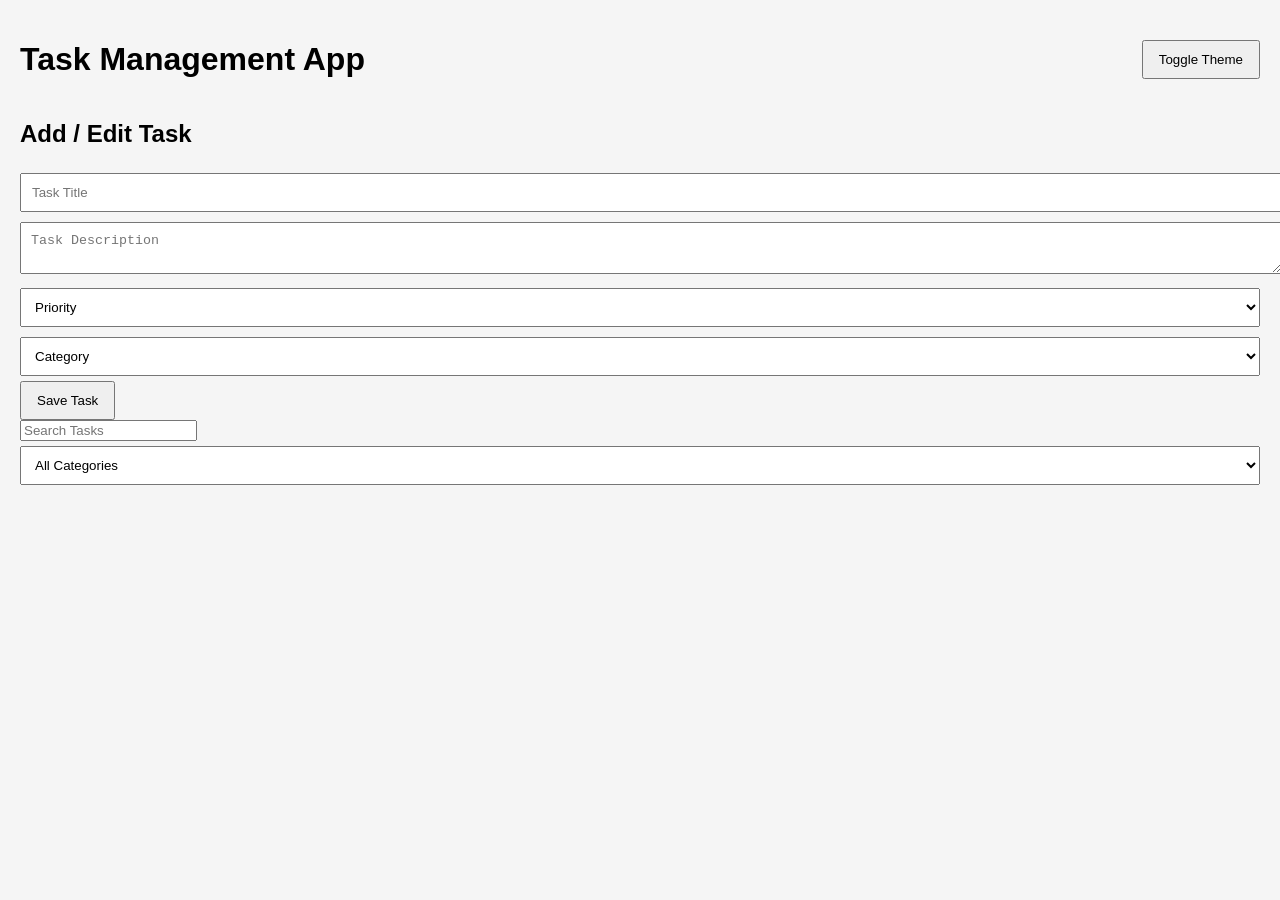
==== index.html @ 56e478ef "Add files via upload" ====
<!DOCTYPE html>
<html lang="en">
<head>
<meta charset="UTF-8">
<meta name="viewport" content="width=device-width, initial-scale=1.0">
<title>Task Manager</title>
<link rel="stylesheet" href="style.css">
</head>

<body>

<header>
<h1>Task Management App</h1>
<button id="themeToggle">Toggle Theme</button>
</header>

<section class="form-section">
<h2>Add / Edit Task</h2>

<form id="taskForm">
<input type="hidden" id="taskId">

<input type="text" id="title" placeholder="Task Title">
<textarea id="description" placeholder="Task Description"></textarea>

<select id="priority">
<option value="">Priority</option>
<option value="Low">Low</option>
<option value="Medium">Medium</option>
<option value="High">High</option>
</select>

<select id="category">
<option value="">Category</option>
<option value="Personal">Personal</option>
<option value="Work">Work</option>
<option value="Urgent">Urgent</option>
</select>

<button type="submit">Save Task</button>
</form>
</section>

<section class="controls">
<input type="text" id="search" placeholder="Search Tasks">

<select id="filterCategory">
<option value="All">All Categories</option>
<option value="Personal">Personal</option>
<option value="Work">Work</option>
<option value="Urgent">Urgent</option>
</select>
</section>

<section>
<ul id="taskList"></ul>
</section>

<div id="notification"></div>

<script src="script.js"></script>

</body>
</html>
---- style.css ----
body{
font-family: Arial, sans-serif;
margin:0;
padding:20px;
background:#f5f5f5;
}

header{
display:flex;
justify-content:space-between;
align-items:center;
margin-bottom:20px;
}

form input,textarea,select{
width:100%;
padding:10px;
margin:5px 0;
}

button{
padding:10px 15px;
cursor:pointer;
}

#taskList{
list-style:none;
padding:0;
}

.task{
background:white;
padding:15px;
margin:10px 0;
border-left:5px solid #2196f3;
}

.task.high{
border-color:red;
}

.completed{
text-decoration: line-through;
opacity:0.6;
}

#notification{
position:fixed;
top:20px;
right:20px;
background:#333;
color:white;
padding:10px 20px;
display:none;
}

.dark{
background:#222;
color:white;
}

.dark .task{
background:#333;
}

@media(max-width:600px){
header{
flex-direction:column;
gap:10px;
}
}
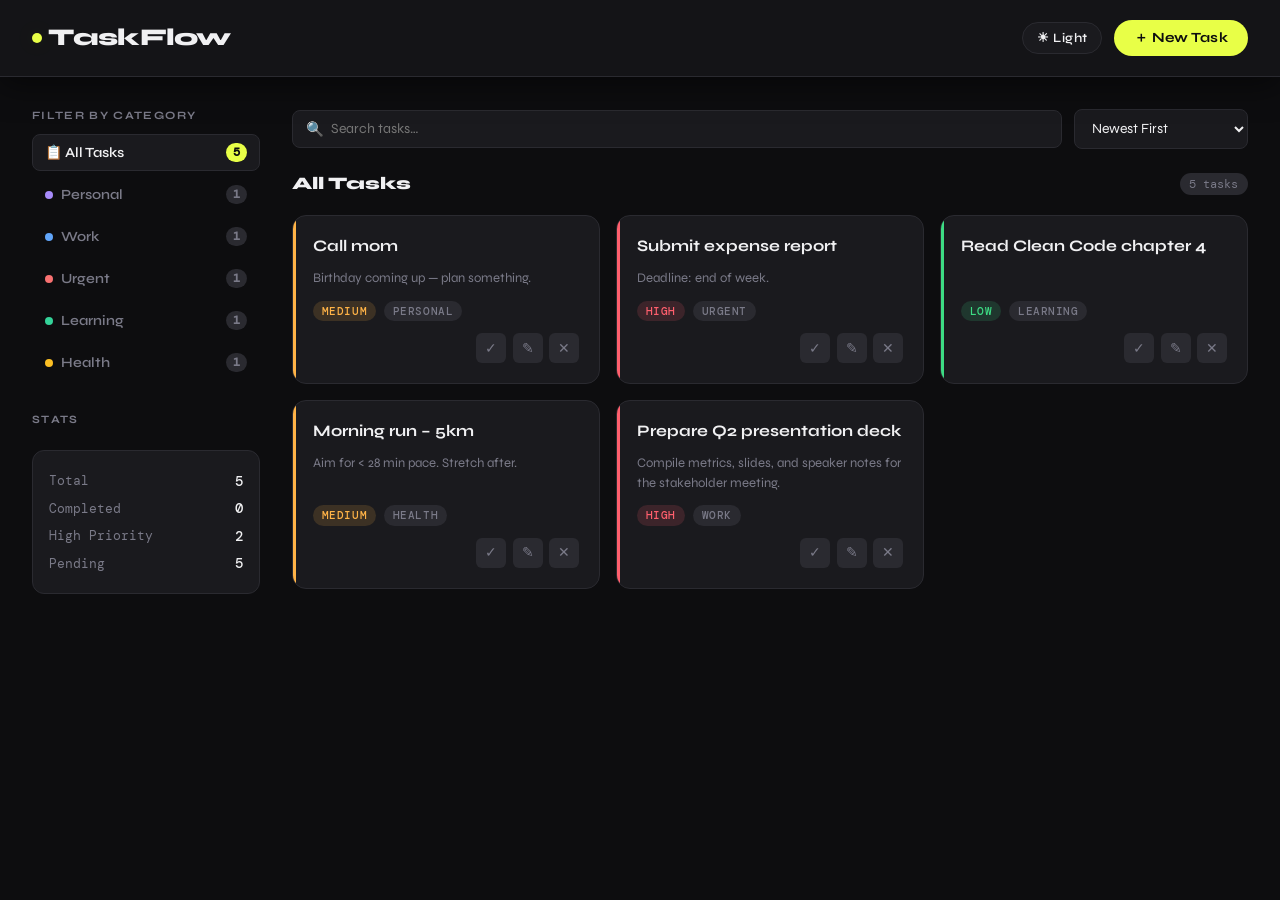
==== commit d23c761b: "Add files via upload" ====
--- a/index.html
+++ b/index.html
@@ -1,65 +1,1039 @@
-
 <!DOCTYPE html>
-<html lang="en">
+<html lang="en" data-theme="dark">
 <head>
 <meta charset="UTF-8">
 <meta name="viewport" content="width=device-width, initial-scale=1.0">
-<title>Task Manager</title>
-<link rel="stylesheet" href="style.css">
+<title>TaskFlow — Task Management</title>
+<link href="https://fonts.googleapis.com/css2?family=Syne:wght@400;600;700;800&family=DM+Mono:wght@300;400;500&display=swap" rel="stylesheet">
+<style>
+  /* ─── CSS Variables ─────────────────────────────────── */
+  :root[data-theme="dark"] {
+    --bg:        #0d0d0f;
+    --surface:   #141417;
+    --card:      #1a1a1e;
+    --border:    #2a2a30;
+    --text:      #f0f0f2;
+    --muted:     #7a7a88;
+    --accent:    #e8ff47;
+    --accent2:   #ff5f6d;
+    --accent3:   #47c4ff;
+    --low:       #3ddc84;
+    --medium:    #ffb347;
+    --high:      #ff5f6d;
+    --shadow:    0 8px 32px rgba(0,0,0,.5);
+    --glow:      0 0 24px rgba(232,255,71,.12);
+  }
+  :root[data-theme="light"] {
+    --bg:        #f4f4f0;
+    --surface:   #ffffff;
+    --card:      #fafaf8;
+    --border:    #e0e0d8;
+    --text:      #1a1a1e;
+    --muted:     #888880;
+    --accent:    #1a1a1e;
+    --accent2:   #e03040;
+    --accent3:   #0077cc;
+    --low:       #1a9e5c;
+    --medium:    #d4820a;
+    --high:      #e03040;
+    --shadow:    0 4px 20px rgba(0,0,0,.08);
+    --glow:      none;
+  }
+
+  /* ─── Reset / Base ──────────────────────────────────── */
+  *, *::before, *::after { box-sizing: border-box; margin: 0; padding: 0; }
+  html { font-size: 16px; scroll-behavior: smooth; }
+  body {
+    font-family: 'Syne', sans-serif;
+    background: var(--bg);
+    color: var(--text);
+    min-height: 100vh;
+    transition: background .3s, color .3s;
+    overflow-x: hidden;
+  }
+  code, .mono { font-family: 'DM Mono', monospace; }
+  button { cursor: pointer; font-family: inherit; }
+  input, textarea, select { font-family: inherit; }
+
+  /* ─── Layout ────────────────────────────────────────── */
+  .app-wrapper {
+    display: grid;
+    grid-template-rows: auto 1fr;
+    min-height: 100vh;
+  }
+
+  /* ─── Header ────────────────────────────────────────── */
+  header {
+    display: flex;
+    align-items: center;
+    justify-content: space-between;
+    padding: 1.25rem 2rem;
+    border-bottom: 1px solid var(--border);
+    background: var(--surface);
+    position: sticky;
+    top: 0;
+    z-index: 100;
+    box-shadow: var(--shadow);
+  }
+  .logo {
+    font-size: 1.5rem;
+    font-weight: 800;
+    letter-spacing: -.03em;
+    display: flex;
+    align-items: center;
+    gap: .4rem;
+  }
+  .logo-dot {
+    width: 10px; height: 10px;
+    border-radius: 50%;
+    background: var(--accent);
+    display: inline-block;
+    box-shadow: var(--glow);
+  }
+  .header-actions { display: flex; align-items: center; gap: .75rem; }
+  .theme-toggle {
+    background: var(--card);
+    border: 1px solid var(--border);
+    color: var(--text);
+    padding: .45rem .85rem;
+    border-radius: 999px;
+    font-size: .8rem;
+    font-weight: 600;
+    letter-spacing: .04em;
+    transition: all .2s;
+  }
+  .theme-toggle:hover { border-color: var(--accent); color: var(--accent); }
+  .btn-add-task {
+    background: var(--accent);
+    color: var(--bg);
+    border: none;
+    padding: .55rem 1.25rem;
+    border-radius: 999px;
+    font-weight: 700;
+    font-size: .875rem;
+    letter-spacing: .02em;
+    transition: all .2s;
+    display: flex; align-items: center; gap: .4rem;
+  }
+  .btn-add-task:hover { transform: translateY(-1px); box-shadow: 0 4px 16px rgba(232,255,71,.3); }
+  [data-theme="light"] .btn-add-task:hover { box-shadow: 0 4px 16px rgba(0,0,0,.2); }
+
+  /* ─── Main Grid ─────────────────────────────────────── */
+  main {
+    display: grid;
+    grid-template-columns: 260px 1fr;
+    gap: 0;
+    align-items: start;
+    max-width: 1400px;
+    margin: 0 auto;
+    width: 100%;
+    padding: 2rem;
+  }
+
+  /* ─── Sidebar ───────────────────────────────────────── */
+  .sidebar {
+    position: sticky;
+    top: 5rem;
+    padding-right: 2rem;
+  }
+  .sidebar-section { margin-bottom: 2rem; }
+  .sidebar-label {
+    font-size: .7rem;
+    font-weight: 700;
+    letter-spacing: .12em;
+    color: var(--muted);
+    text-transform: uppercase;
+    margin-bottom: .75rem;
+  }
+  .filter-btn {
+    display: flex;
+    align-items: center;
+    justify-content: space-between;
+    width: 100%;
+    background: none;
+    border: 1px solid transparent;
+    color: var(--muted);
+    padding: .5rem .75rem;
+    border-radius: 8px;
+    font-size: .875rem;
+    font-weight: 600;
+    text-align: left;
+    transition: all .15s;
+    margin-bottom: .3rem;
+  }
+  .filter-btn:hover { color: var(--text); background: var(--card); }
+  .filter-btn.active { color: var(--text); background: var(--card); border-color: var(--border); }
+  .filter-count {
+    font-family: 'DM Mono', monospace;
+    font-size: .75rem;
+    background: var(--border);
+    color: var(--muted);
+    padding: .1rem .45rem;
+    border-radius: 999px;
+  }
+  .filter-btn.active .filter-count { background: var(--accent); color: var(--bg); }
+  .cat-dot {
+    width: 8px; height: 8px;
+    border-radius: 50%;
+    display: inline-block;
+    margin-right: .5rem;
+  }
+
+  /* Stats card */
+  .stats-card {
+    background: var(--card);
+    border: 1px solid var(--border);
+    border-radius: 12px;
+    padding: 1rem;
+    margin-top: 1.5rem;
+  }
+  .stat-row { display: flex; justify-content: space-between; align-items: center; padding: .3rem 0; }
+  .stat-label { font-size: .8rem; color: var(--muted); }
+  .stat-val { font-family: 'DM Mono', monospace; font-size: .875rem; font-weight: 500; }
+
+  /* ─── Content Area ──────────────────────────────────── */
+  .content { min-width: 0; }
+
+  /* Search + controls bar */
+  .controls-bar {
+    display: flex;
+    gap: .75rem;
+    margin-bottom: 1.5rem;
+    flex-wrap: wrap;
+    align-items: center;
+  }
+  .search-wrap {
+    position: relative;
+    flex: 1;
+    min-width: 200px;
+  }
+  .search-icon {
+    position: absolute;
+    left: .85rem;
+    top: 50%;
+    transform: translateY(-50%);
+    color: var(--muted);
+    font-size: .9rem;
+    pointer-events: none;
+  }
+  .search-input {
+    width: 100%;
+    background: var(--card);
+    border: 1px solid var(--border);
+    color: var(--text);
+    padding: .6rem .85rem .6rem 2.4rem;
+    border-radius: 8px;
+    font-size: .875rem;
+    transition: border-color .2s;
+    outline: none;
+  }
+  .search-input:focus { border-color: var(--accent); }
+  .sort-select {
+    background: var(--card);
+    border: 1px solid var(--border);
+    color: var(--text);
+    padding: .6rem .85rem;
+    border-radius: 8px;
+    font-size: .875rem;
+    outline: none;
+    cursor: pointer;
+    transition: border-color .2s;
+  }
+  .sort-select:focus { border-color: var(--accent); }
+
+  /* ─── Task Grid ─────────────────────────────────────── */
+  .task-grid {
+    display: grid;
+    grid-template-columns: repeat(auto-fill, minmax(300px, 1fr));
+    gap: 1rem;
+  }
+  .empty-state {
+    grid-column: 1 / -1;
+    text-align: center;
+    padding: 4rem 2rem;
+    color: var(--muted);
+  }
+  .empty-icon { font-size: 3rem; margin-bottom: 1rem; opacity: .4; }
+  .empty-state h3 { font-size: 1.1rem; font-weight: 700; margin-bottom: .5rem; color: var(--text); opacity: .5; }
+
+  /* ─── Task Card ─────────────────────────────────────── */
+  .task-card {
+    background: var(--card);
+    border: 1px solid var(--border);
+    border-radius: 14px;
+    padding: 1.25rem;
+    display: flex;
+    flex-direction: column;
+    gap: .75rem;
+    transition: transform .2s, box-shadow .2s, border-color .2s;
+    animation: cardIn .25s ease forwards;
+    position: relative;
+    overflow: hidden;
+  }
+  .task-card::before {
+    content: '';
+    position: absolute;
+    left: 0; top: 0; bottom: 0;
+    width: 3px;
+    border-radius: 3px 0 0 3px;
+  }
+  .task-card[data-priority="high"]::before { background: var(--high); }
+  .task-card[data-priority="medium"]::before { background: var(--medium); }
+  .task-card[data-priority="low"]::before { background: var(--low); }
+  .task-card:hover { transform: translateY(-2px); box-shadow: var(--shadow); border-color: var(--muted); }
+  .task-card.completed { opacity: .55; }
+  .task-card.completed .task-title { text-decoration: line-through; color: var(--muted); }
+
+  @keyframes cardIn {
+    from { opacity: 0; transform: translateY(10px); }
+    to   { opacity: 1; transform: translateY(0); }
+  }
+
+  .card-header {
+    display: flex;
+    align-items: flex-start;
+    justify-content: space-between;
+    gap: .5rem;
+  }
+  .task-title {
+    font-size: 1rem;
+    font-weight: 700;
+    line-height: 1.3;
+    flex: 1;
+    word-break: break-word;
+  }
+  .task-desc {
+    font-size: .82rem;
+    color: var(--muted);
+    line-height: 1.5;
+    word-break: break-word;
+  }
+  .card-meta {
+    display: flex;
+    align-items: center;
+    gap: .5rem;
+    flex-wrap: wrap;
+    margin-top: auto;
+  }
+  .badge {
+    font-family: 'DM Mono', monospace;
+    font-size: .7rem;
+    font-weight: 500;
+    padding: .2rem .55rem;
+    border-radius: 999px;
+    text-transform: uppercase;
+    letter-spacing: .05em;
+  }
+  .badge-priority-high   { background: rgba(255,95,109,.15); color: var(--high); }
+  .badge-priority-medium { background: rgba(255,179,71,.15); color: var(--medium); }
+  .badge-priority-low    { background: rgba(61,220,132,.15); color: var(--low); }
+  .badge-cat {
+    background: var(--border);
+    color: var(--muted);
+  }
+  .badge-done { background: rgba(61,220,132,.15); color: var(--low); }
+
+  .card-actions {
+    display: flex;
+    gap: .4rem;
+    justify-content: flex-end;
+  }
+  .btn-icon {
+    background: var(--border);
+    border: none;
+    color: var(--muted);
+    width: 30px; height: 30px;
+    border-radius: 6px;
+    font-size: .85rem;
+    display: flex; align-items: center; justify-content: center;
+    transition: all .15s;
+    flex-shrink: 0;
+  }
+  .btn-icon:hover { background: var(--surface); color: var(--text); }
+  .btn-icon.btn-delete:hover { background: rgba(255,95,109,.15); color: var(--high); }
+  .btn-icon.btn-check:hover  { background: rgba(61,220,132,.15);  color: var(--low); }
+  .btn-icon.btn-edit:hover   { background: rgba(71,196,255,.15);  color: var(--accent3); }
+
+  /* ─── Modal ─────────────────────────────────────────── */
+  .modal-overlay {
+    position: fixed;
+    inset: 0;
+    background: rgba(0,0,0,.65);
+    backdrop-filter: blur(6px);
+    z-index: 200;
+    display: flex;
+    align-items: center;
+    justify-content: center;
+    padding: 1rem;
+    opacity: 0;
+    pointer-events: none;
+    transition: opacity .2s;
+  }
+  .modal-overlay.open { opacity: 1; pointer-events: all; }
+  .modal {
+    background: var(--surface);
+    border: 1px solid var(--border);
+    border-radius: 18px;
+    padding: 2rem;
+    width: 100%;
+    max-width: 480px;
+    box-shadow: var(--shadow);
+    transform: translateY(16px);
+    transition: transform .25s;
+  }
+  .modal-overlay.open .modal { transform: translateY(0); }
+  .modal-title {
+    font-size: 1.25rem;
+    font-weight: 800;
+    margin-bottom: 1.5rem;
+    display: flex;
+    align-items: center;
+    gap: .6rem;
+  }
+  .form-group { margin-bottom: 1.1rem; }
+  .form-label {
+    display: block;
+    font-size: .78rem;
+    font-weight: 700;
+    letter-spacing: .06em;
+    color: var(--muted);
+    text-transform: uppercase;
+    margin-bottom: .45rem;
+  }
+  .form-control {
+    width: 100%;
+    background: var(--card);
+    border: 1px solid var(--border);
+    color: var(--text);
+    padding: .65rem .9rem;
+    border-radius: 8px;
+    font-size: .875rem;
+    outline: none;
+    transition: border-color .2s;
+  }
+  .form-control:focus { border-color: var(--accent); }
+  textarea.form-control { resize: vertical; min-height: 90px; }
+  .form-control.error { border-color: var(--high); }
+  .form-error { font-size: .78rem; color: var(--high); margin-top: .35rem; display: none; }
+  .form-error.show { display: block; }
+
+  .form-row { display: grid; grid-template-columns: 1fr 1fr; gap: .75rem; }
+
+  .modal-footer {
+    display: flex;
+    gap: .75rem;
+    justify-content: flex-end;
+    margin-top: 1.5rem;
+    padding-top: 1.25rem;
+    border-top: 1px solid var(--border);
+  }
+  .btn-cancel {
+    background: var(--card);
+    border: 1px solid var(--border);
+    color: var(--text);
+    padding: .6rem 1.2rem;
+    border-radius: 8px;
+    font-weight: 600;
+    font-size: .875rem;
+    transition: all .15s;
+  }
+  .btn-cancel:hover { border-color: var(--muted); }
+  .btn-save {
+    background: var(--accent);
+    color: var(--bg);
+    border: none;
+    padding: .6rem 1.4rem;
+    border-radius: 8px;
+    font-weight: 700;
+    font-size: .875rem;
+    transition: all .2s;
+  }
+  .btn-save:hover { opacity: .9; transform: translateY(-1px); }
+
+  /* ─── Notifications ─────────────────────────────────── */
+  #toast-container {
+    position: fixed;
+    top: 5rem;
+    right: 1.5rem;
+    z-index: 500;
+    display: flex;
+    flex-direction: column;
+    gap: .5rem;
+    pointer-events: none;
+  }
+  .toast {
+    background: var(--surface);
+    border: 1px solid var(--border);
+    border-left: 3px solid var(--accent2);
+    border-radius: 10px;
+    padding: .8rem 1.1rem;
+    min-width: 240px;
+    max-width: 320px;
+    box-shadow: var(--shadow);
+    display: flex;
+    align-items: flex-start;
+    gap: .7rem;
+    animation: toastIn .3s ease forwards;
+    pointer-events: all;
+    font-size: .875rem;
+  }
+  .toast.toast-success { border-left-color: var(--low); }
+  .toast.toast-info    { border-left-color: var(--accent3); }
+  .toast-icon { font-size: 1rem; margin-top: .05rem; flex-shrink: 0; }
+  .toast-msg { font-weight: 600; line-height: 1.4; }
+  .toast-sub { font-size: .78rem; color: var(--muted); margin-top: .15rem; }
+  @keyframes toastIn {
+    from { opacity: 0; transform: translateX(20px); }
+    to   { opacity: 1; transform: translateX(0); }
+  }
+  @keyframes toastOut {
+    to { opacity: 0; transform: translateX(20px); }
+  }
+
+  /* ─── Section title ─────────────────────────────────── */
+  .section-header {
+    display: flex;
+    align-items: center;
+    justify-content: space-between;
+    margin-bottom: 1.25rem;
+  }
+  .section-title {
+    font-size: 1.1rem;
+    font-weight: 800;
+  }
+  .task-count-badge {
+    font-family: 'DM Mono', monospace;
+    font-size: .75rem;
+    background: var(--border);
+    color: var(--muted);
+    padding: .2rem .6rem;
+    border-radius: 999px;
+  }
+
+  /* ─── Responsive ────────────────────────────────────── */
+  @media (max-width: 768px) {
+    main { grid-template-columns: 1fr; padding: 1rem; }
+    .sidebar { position: static; padding-right: 0; }
+    .sidebar-section:first-child { display: none; } /* hide nav on mobile, use filter bar */
+    header { padding: 1rem; }
+    .logo { font-size: 1.2rem; }
+    .form-row { grid-template-columns: 1fr; }
+  }
+  @media (max-width: 480px) {
+    .task-grid { grid-template-columns: 1fr; }
+    .controls-bar { flex-direction: column; }
+    .search-wrap { min-width: unset; width: 100%; }
+  }
+</style>
 </head>
-
 <body>
-
-<header>
-<h1>Task Management App</h1>
-<button id="themeToggle">Toggle Theme</button>
-</header>
-
-<section class="form-section">
-<h2>Add / Edit Task</h2>
-
-<form id="taskForm">
-<input type="hidden" id="taskId">
-
-<input type="text" id="title" placeholder="Task Title">
-<textarea id="description" placeholder="Task Description"></textarea>
-
-<select id="priority">
-<option value="">Priority</option>
-<option value="Low">Low</option>
-<option value="Medium">Medium</option>
-<option value="High">High</option>
-</select>
-
-<select id="category">
-<option value="">Category</option>
-<option value="Personal">Personal</option>
-<option value="Work">Work</option>
-<option value="Urgent">Urgent</option>
-</select>
-
-<button type="submit">Save Task</button>
-</form>
-</section>
-
-<section class="controls">
-<input type="text" id="search" placeholder="Search Tasks">
-
-<select id="filterCategory">
-<option value="All">All Categories</option>
-<option value="Personal">Personal</option>
-<option value="Work">Work</option>
-<option value="Urgent">Urgent</option>
-</select>
-</section>
-
-<section>
-<ul id="taskList"></ul>
-</section>
-
-<div id="notification"></div>
-
-<script src="script.js"></script>
-
+<div class="app-wrapper">
+  <!-- ── Header ── -->
+  <header>
+    <div class="logo">
+      <span class="logo-dot"></span>
+      TaskFlow
+    </div>
+    <div class="header-actions">
+      <button class="theme-toggle" id="themeToggle">☀ Light</button>
+      <button class="btn-add-task" id="openAddModal">＋ New Task</button>
+    </div>
+  </header>
+
+  <!-- ── Main ── -->
+  <main>
+    <!-- Sidebar -->
+    <aside class="sidebar">
+      <div class="sidebar-section">
+        <div class="sidebar-label">Filter by Category</div>
+        <button class="filter-btn active" data-cat="all">
+          <span>📋 All Tasks</span>
+          <span class="filter-count" id="count-all">0</span>
+        </button>
+        <button class="filter-btn" data-cat="Personal">
+          <span><span class="cat-dot" style="background:#a78bfa"></span>Personal</span>
+          <span class="filter-count" id="count-Personal">0</span>
+        </button>
+        <button class="filter-btn" data-cat="Work">
+          <span><span class="cat-dot" style="background:#60a5fa"></span>Work</span>
+          <span class="filter-count" id="count-Work">0</span>
+        </button>
+        <button class="filter-btn" data-cat="Urgent">
+          <span><span class="cat-dot" style="background:#f87171"></span>Urgent</span>
+          <span class="filter-count" id="count-Urgent">0</span>
+        </button>
+        <button class="filter-btn" data-cat="Learning">
+          <span><span class="cat-dot" style="background:#34d399"></span>Learning</span>
+          <span class="filter-count" id="count-Learning">0</span>
+        </button>
+        <button class="filter-btn" data-cat="Health">
+          <span><span class="cat-dot" style="background:#fbbf24"></span>Health</span>
+          <span class="filter-count" id="count-Health">0</span>
+        </button>
+      </div>
+
+      <div class="sidebar-section">
+        <div class="sidebar-label">Stats</div>
+        <div class="stats-card mono">
+          <div class="stat-row">
+            <span class="stat-label">Total</span>
+            <span class="stat-val" id="stat-total">0</span>
+          </div>
+          <div class="stat-row">
+            <span class="stat-label">Completed</span>
+            <span class="stat-val" id="stat-done">0</span>
+          </div>
+          <div class="stat-row">
+            <span class="stat-label">High Priority</span>
+            <span class="stat-val" id="stat-high">0</span>
+          </div>
+          <div class="stat-row">
+            <span class="stat-label">Pending</span>
+            <span class="stat-val" id="stat-pending">0</span>
+          </div>
+        </div>
+      </div>
+    </aside>
+
+    <!-- Content -->
+    <section class="content">
+      <div class="controls-bar">
+        <div class="search-wrap">
+          <span class="search-icon">🔍</span>
+          <input type="text" class="search-input" id="searchInput" placeholder="Search tasks…">
+        </div>
+        <select class="sort-select" id="sortSelect">
+          <option value="newest">Newest First</option>
+          <option value="oldest">Oldest First</option>
+          <option value="priority-high">Priority: High → Low</option>
+          <option value="priority-low">Priority: Low → High</option>
+          <option value="alpha">A → Z</option>
+        </select>
+      </div>
+
+      <div class="section-header">
+        <div class="section-title" id="sectionTitle">All Tasks</div>
+        <span class="task-count-badge" id="visibleCount">0 tasks</span>
+      </div>
+
+      <div class="task-grid" id="taskGrid"></div>
+    </section>
+  </main>
+</div>
+
+<!-- ── Modal ── -->
+<div class="modal-overlay" id="modalOverlay">
+  <div class="modal" role="dialog" aria-modal="true" aria-labelledby="modalTitle">
+    <div class="modal-title" id="modalTitle">✦ New Task</div>
+    <form id="taskForm" novalidate>
+      <div class="form-group">
+        <label class="form-label" for="fieldTitle">Title *</label>
+        <input type="text" class="form-control" id="fieldTitle" placeholder="What needs to be done?" maxlength="80">
+        <div class="form-error" id="errTitle">Title is required.</div>
+      </div>
+      <div class="form-group">
+        <label class="form-label" for="fieldDesc">Description</label>
+        <textarea class="form-control" id="fieldDesc" placeholder="Add more details…" maxlength="400"></textarea>
+      </div>
+      <div class="form-row">
+        <div class="form-group">
+          <label class="form-label" for="fieldPriority">Priority *</label>
+          <select class="form-control" id="fieldPriority">
+            <option value="">Select…</option>
+            <option value="low">🟢 Low</option>
+            <option value="medium">🟡 Medium</option>
+            <option value="high">🔴 High</option>
+          </select>
+          <div class="form-error" id="errPriority">Please select a priority.</div>
+        </div>
+        <div class="form-group">
+          <label class="form-label" for="fieldCategory">Category *</label>
+          <select class="form-control" id="fieldCategory">
+            <option value="">Select…</option>
+            <option value="Personal">Personal</option>
+            <option value="Work">Work</option>
+            <option value="Urgent">Urgent</option>
+            <option value="Learning">Learning</option>
+            <option value="Health">Health</option>
+          </select>
+          <div class="form-error" id="errCategory">Please select a category.</div>
+        </div>
+      </div>
+      <div class="modal-footer">
+        <button type="button" class="btn-cancel" id="closeModal">Cancel</button>
+        <button type="submit" class="btn-save" id="saveBtn">Save Task</button>
+      </div>
+    </form>
+  </div>
+</div>
+
+<!-- ── Toast container ── -->
+<div id="toast-container"></div>
+
+<script>
+/* ══════════════════════════════════════════════════════
+   OOP: Task Class
+══════════════════════════════════════════════════════ */
+class Task {
+  constructor({ title, description = '', priority, category }) {
+    this.id          = 'task_' + Date.now() + '_' + Math.random().toString(36).slice(2, 7);
+    this.title       = title.trim();
+    this.description = description.trim();
+    this.priority    = priority;   // 'low' | 'medium' | 'high'
+    this.category    = category;
+    this.completed   = false;
+    this.createdAt   = Date.now();
+  }
+
+  toggle() {
+    this.completed = !this.completed;
+  }
+
+  update({ title, description, priority, category }) {
+    if (title !== undefined)       this.title       = title.trim();
+    if (description !== undefined) this.description = description.trim();
+    if (priority !== undefined)    this.priority    = priority;
+    if (category !== undefined)    this.category    = category;
+  }
+}
+
+/* ══════════════════════════════════════════════════════
+   OOP: TaskManager Class
+══════════════════════════════════════════════════════ */
+class TaskManager {
+  #tasks = [];
+
+  add(data) {
+    const task = new Task(data);
+    this.#tasks.unshift(task);
+    return task;
+  }
+
+  getAll() {
+    return [...this.#tasks];
+  }
+
+  getById(id) {
+    return this.#tasks.find(t => t.id === id) || null;
+  }
+
+  update(id, data) {
+    const task = this.getById(id);
+    if (!task) return null;
+    task.update(data);
+    return task;
+  }
+
+  delete(id) {
+    const idx = this.#tasks.findIndex(t => t.id === id);
+    if (idx === -1) return false;
+    this.#tasks.splice(idx, 1);
+    return true;
+  }
+
+  toggle(id) {
+    const task = this.getById(id);
+    if (!task) return null;
+    task.toggle();
+    return task;
+  }
+
+  filter({ category = 'all', search = '', sort = 'newest' } = {}) {
+    let list = this.getAll();
+
+    // Category filter
+    if (category !== 'all') {
+      list = list.filter(t => t.category === category);
+    }
+
+    // Search filter
+    if (search.trim()) {
+      const q = search.trim().toLowerCase();
+      list = list.filter(t =>
+        t.title.toLowerCase().includes(q) ||
+        t.description.toLowerCase().includes(q)
+      );
+    }
+
+    // Sort
+    const PRIO = { high: 3, medium: 2, low: 1 };
+    switch (sort) {
+      case 'oldest':        list.sort((a, b) => a.createdAt - b.createdAt); break;
+      case 'priority-high': list.sort((a, b) => PRIO[b.priority] - PRIO[a.priority]); break;
+      case 'priority-low':  list.sort((a, b) => PRIO[a.priority] - PRIO[b.priority]); break;
+      case 'alpha':         list.sort((a, b) => a.title.localeCompare(b.title)); break;
+      default:              list.sort((a, b) => b.createdAt - a.createdAt);
+    }
+
+    return list;
+  }
+
+  countByCategory(cat) {
+    return cat === 'all'
+      ? this.#tasks.length
+      : this.#tasks.filter(t => t.category === cat).length;
+  }
+
+  stats() {
+    const all       = this.#tasks;
+    const total     = all.length;
+    const completed = all.filter(t => t.completed).length;
+    const high      = all.filter(t => t.priority === 'high').length;
+    const pending   = all.filter(t => !t.completed).length;
+    return { total, completed, high, pending };
+  }
+}
+
+/* ══════════════════════════════════════════════════════
+   Notification / Toast
+══════════════════════════════════════════════════════ */
+class Notifier {
+  static show(msg, sub = '', type = 'warning', duration = 4000) {
+    const container = document.getElementById('toast-container');
+    const icons = { warning: '⚡', success: '✓', info: 'ℹ' };
+    const toast = document.createElement('div');
+    toast.className = `toast toast-${type}`;
+    toast.innerHTML = `
+      <span class="toast-icon">${icons[type] || '●'}</span>
+      <div>
+        <div class="toast-msg">${msg}</div>
+        ${sub ? `<div class="toast-sub">${sub}</div>` : ''}
+      </div>
+    `;
+    container.appendChild(toast);
+    setTimeout(() => {
+      toast.style.animation = 'toastOut .3s ease forwards';
+      setTimeout(() => toast.remove(), 300);
+    }, duration);
+  }
+}
+
+/* ══════════════════════════════════════════════════════
+   App Controller
+══════════════════════════════════════════════════════ */
+const manager = new TaskManager();
+const CATEGORIES = ['all', 'Personal', 'Work', 'Urgent', 'Learning', 'Health'];
+
+let currentCat    = 'all';
+let currentSearch = '';
+let currentSort   = 'newest';
+let editingId     = null;
+
+/* ─── Seed sample data ─── */
+(function seed() {
+  manager.add({ title: 'Prepare Q2 presentation deck', description: 'Compile metrics, slides, and speaker notes for the stakeholder meeting.', priority: 'high', category: 'Work' });
+  manager.add({ title: 'Morning run – 5km', description: 'Aim for < 28 min pace. Stretch after.', priority: 'medium', category: 'Health' });
+  manager.add({ title: 'Read Clean Code chapter 4', description: '', priority: 'low', category: 'Learning' });
+  manager.add({ title: 'Submit expense report', description: 'Deadline: end of week.', priority: 'high', category: 'Urgent' });
+  manager.add({ title: 'Call mom', description: 'Birthday coming up — plan something.', priority: 'medium', category: 'Personal' });
+})();
+
+/* ─── Render ─── */
+function render() {
+  const tasks = manager.filter({ category: currentCat, search: currentSearch, sort: currentSort });
+  const grid  = document.getElementById('taskGrid');
+  const s     = manager.stats();
+
+  // Update counts
+  CATEGORIES.forEach(cat => {
+    const el = document.getElementById('count-' + cat);
+    if (el) el.textContent = manager.countByCategory(cat);
+  });
+
+  // Update stats
+  document.getElementById('stat-total').textContent   = s.total;
+  document.getElementById('stat-done').textContent    = s.completed;
+  document.getElementById('stat-high').textContent    = s.high;
+  document.getElementById('stat-pending').textContent = s.pending;
+
+  // Update visible count
+  document.getElementById('visibleCount').textContent = tasks.length + ' task' + (tasks.length !== 1 ? 's' : '');
+
+  // Section title
+  document.getElementById('sectionTitle').textContent = currentCat === 'all' ? 'All Tasks' : currentCat;
+
+  // Render cards
+  if (tasks.length === 0) {
+    grid.innerHTML = `
+      <div class="empty-state">
+        <div class="empty-icon">✦</div>
+        <h3>No tasks found</h3>
+        <p>${currentSearch ? 'Try a different search term.' : 'Add a task to get started.'}</p>
+      </div>`;
+    return;
+  }
+
+  grid.innerHTML = tasks.map(t => `
+    <div class="task-card ${t.completed ? 'completed' : ''}" data-priority="${t.priority}" data-id="${t.id}">
+      <div class="card-header">
+        <div class="task-title">${escHtml(t.title)}</div>
+      </div>
+      ${t.description ? `<p class="task-desc">${escHtml(t.description)}</p>` : ''}
+      <div class="card-meta">
+        <span class="badge badge-priority-${t.priority}">${t.priority}</span>
+        <span class="badge badge-cat">${t.category}</span>
+        ${t.completed ? '<span class="badge badge-done">✓ Done</span>' : ''}
+      </div>
+      <div class="card-actions">
+        <button class="btn-icon btn-check"  title="${t.completed ? 'Mark pending' : 'Mark done'}"   data-action="toggle" data-id="${t.id}">
+          ${t.completed ? '↩' : '✓'}
+        </button>
+        <button class="btn-icon btn-edit"   title="Edit task"   data-action="edit"   data-id="${t.id}">✎</button>
+        <button class="btn-icon btn-delete" title="Delete task" data-action="delete" data-id="${t.id}">✕</button>
+      </div>
+    </div>
+  `).join('');
+}
+
+function escHtml(s) {
+  return s.replace(/&/g,'&amp;').replace(/</g,'&lt;').replace(/>/g,'&gt;').replace(/"/g,'&quot;');
+}
+
+/* ─── Modal helpers ─── */
+function openModal(task = null) {
+  editingId = task ? task.id : null;
+  const title = document.getElementById('modalTitle');
+  title.textContent = task ? '✎ Edit Task' : '✦ New Task';
+  document.getElementById('saveBtn').textContent = task ? 'Update Task' : 'Save Task';
+
+  document.getElementById('fieldTitle').value    = task ? task.title       : '';
+  document.getElementById('fieldDesc').value     = task ? task.description : '';
+  document.getElementById('fieldPriority').value = task ? task.priority    : '';
+  document.getElementById('fieldCategory').value = task ? task.category    : '';
+
+  clearErrors();
+  document.getElementById('modalOverlay').classList.add('open');
+  document.getElementById('fieldTitle').focus();
+}
+
+function closeModal() {
+  document.getElementById('modalOverlay').classList.remove('open');
+  editingId = null;
+}
+
+function clearErrors() {
+  ['fieldTitle','fieldPriority','fieldCategory'].forEach(id => {
+    document.getElementById(id).classList.remove('error');
+  });
+  ['errTitle','errPriority','errCategory'].forEach(id => {
+    document.getElementById(id).classList.remove('show');
+  });
+}
+
+function showError(fieldId, errId, msg) {
+  const f = document.getElementById(fieldId);
+  const e = document.getElementById(errId);
+  f.classList.add('error');
+  e.textContent = msg;
+  e.classList.add('show');
+}
+
+/* ─── Form submit ─── */
+document.getElementById('taskForm').addEventListener('submit', e => {
+  e.preventDefault();
+  clearErrors();
+
+  const title    = document.getElementById('fieldTitle').value.trim();
+  const desc     = document.getElementById('fieldDesc').value.trim();
+  const priority = document.getElementById('fieldPriority').value;
+  const category = document.getElementById('fieldCategory').value;
+
+  let valid = true;
+  if (!title)    { showError('fieldTitle', 'errTitle', 'Title is required.'); valid = false; }
+  if (!priority) { showError('fieldPriority', 'errPriority', 'Please select a priority.'); valid = false; }
+  if (!category) { showError('fieldCategory', 'errCategory', 'Please select a category.'); valid = false; }
+  if (!valid) return;
+
+  if (editingId) {
+    const prevPriority = manager.getById(editingId)?.priority;
+    const task = manager.update(editingId, { title, description: desc, priority, category });
+    closeModal();
+    render();
+    Notifier.show('Task updated', task.title, 'info');
+    if (priority === 'high') {
+      Notifier.show('⚡ High Priority Task Updated', task.title, 'warning');
+    }
+  } else {
+    const task = manager.add({ title, description: desc, priority, category });
+    closeModal();
+    render();
+    Notifier.show('Task created', task.title, 'success');
+    if (priority === 'high') {
+      Notifier.show('⚡ High Priority Task Added', task.title, 'warning');
+    }
+  }
+});
+
+/* ─── Task card actions (delegation) ─── */
+document.getElementById('taskGrid').addEventListener('click', e => {
+  const btn = e.target.closest('[data-action]');
+  if (!btn) return;
+  const { action, id } = btn.dataset;
+
+  if (action === 'delete') {
+    manager.delete(id);
+    render();
+    Notifier.show('Task deleted', '', 'info', 2500);
+  }
+
+  if (action === 'toggle') {
+    const task = manager.toggle(id);
+    render();
+    if (task.completed) {
+      Notifier.show('Task completed ✓', task.title, 'success', 2500);
+      if (task.priority === 'high') {
+        Notifier.show('⚡ High Priority Task Completed!', task.title, 'warning');
+      }
+    }
+  }
+
+  if (action === 'edit') {
+    const task = manager.getById(id);
+    if (task) openModal(task);
+  }
+});
+
+/* ─── Sidebar category filter ─── */
+document.querySelectorAll('.filter-btn').forEach(btn => {
+  btn.addEventListener('click', () => {
+    document.querySelectorAll('.filter-btn').forEach(b => b.classList.remove('active'));
+    btn.classList.add('active');
+    currentCat = btn.dataset.cat;
+    render();
+  });
+});
+
+/* ─── Search ─── */
+document.getElementById('searchInput').addEventListener('input', e => {
+  currentSearch = e.target.value;
+  render();
+});
+
+/* ─── Sort ─── */
+document.getElementById('sortSelect').addEventListener('change', e => {
+  currentSort = e.target.value;
+  render();
+});
+
+/* ─── Modal open/close ─── */
+document.getElementById('openAddModal').addEventListener('click', () => openModal());
+document.getElementById('closeModal').addEventListener('click', closeModal);
+document.getElementById('modalOverlay').addEventListener('click', e => {
+  if (e.target === document.getElementById('modalOverlay')) closeModal();
+});
+document.addEventListener('keydown', e => { if (e.key === 'Escape') closeModal(); });
+
+/* ─── Theme toggle ─── */
+const themeToggle = document.getElementById('themeToggle');
+themeToggle.addEventListener('click', () => {
+  const html = document.documentElement;
+  const isDark = html.getAttribute('data-theme') === 'dark';
+  html.setAttribute('data-theme', isDark ? 'light' : 'dark');
+  themeToggle.textContent = isDark ? '☾ Dark' : '☀ Light';
+});
+
+/* ─── Initial render ─── */
+render();
+</script>
 </body>
 </html>
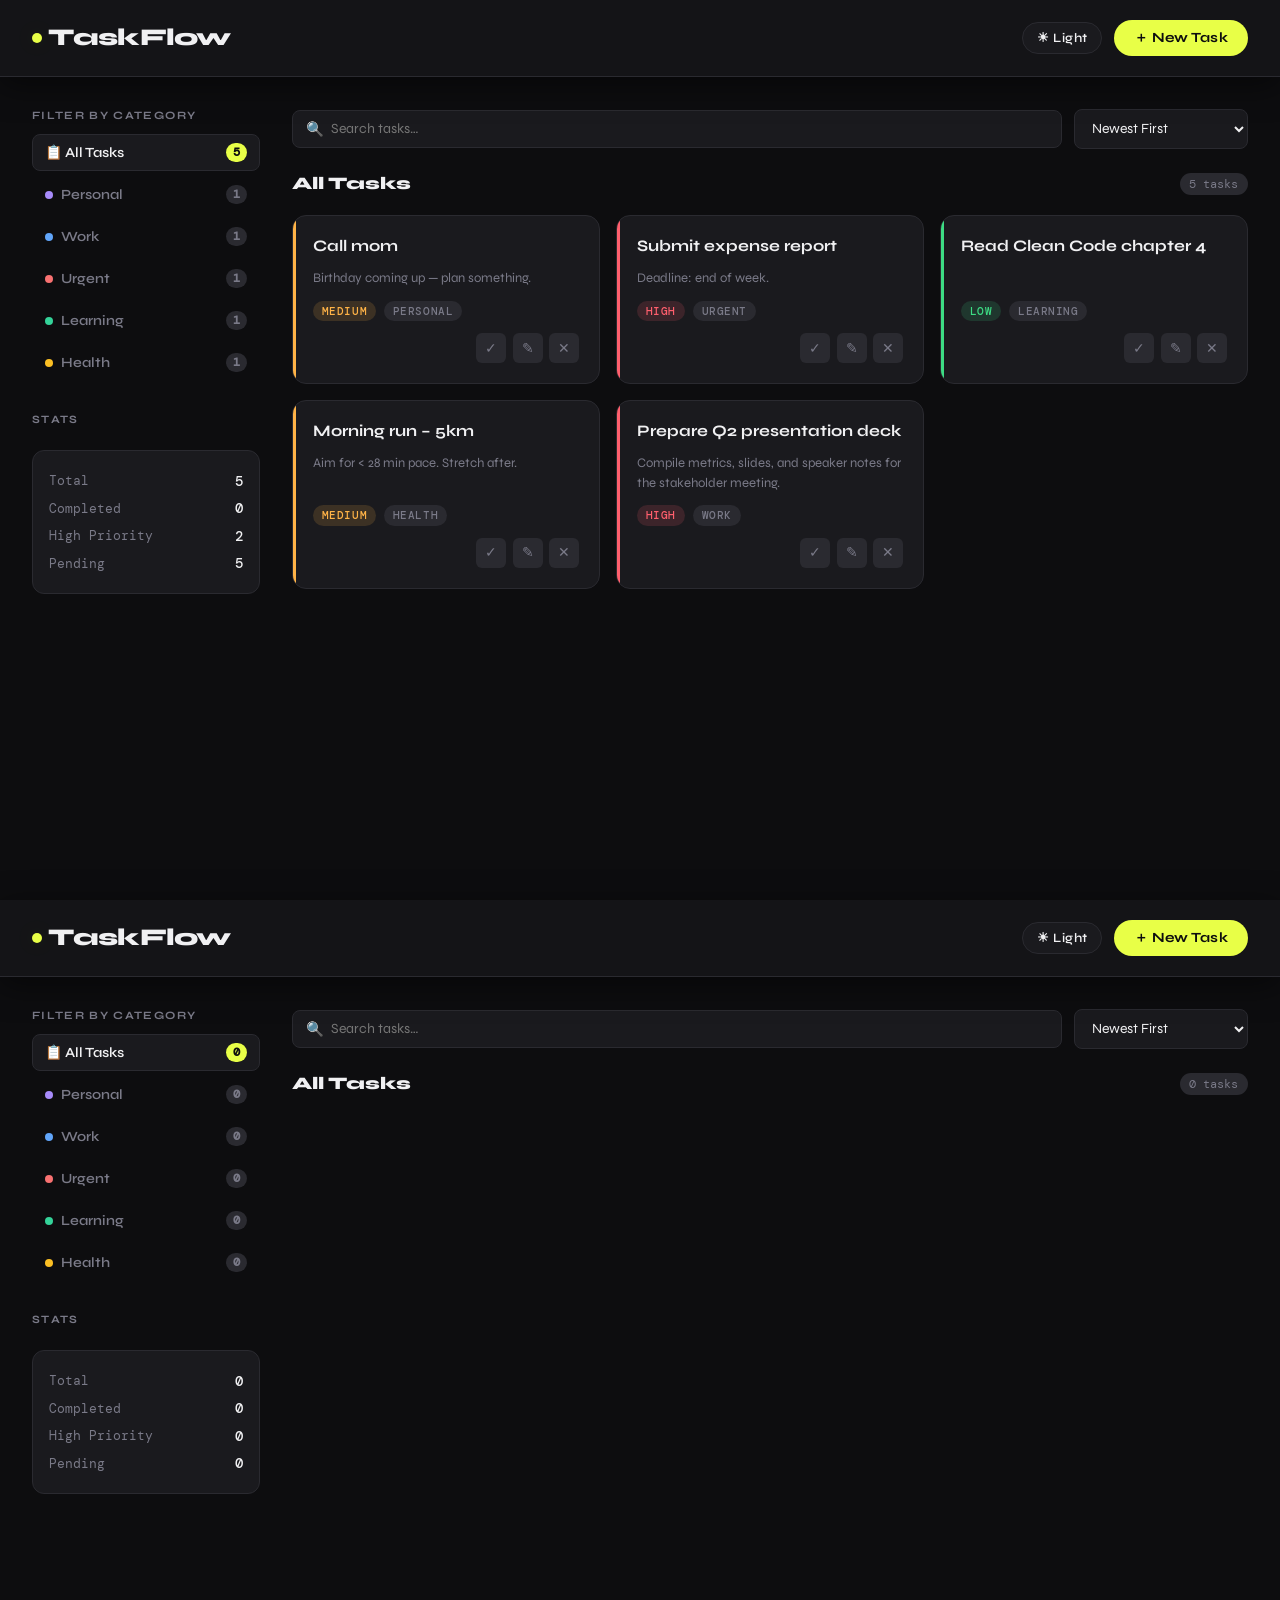
==== commit 0a6a818b: "Update index.html" ====
--- a/index.html
+++ b/index.html
@@ -1035,5 +1035,1046 @@
 /* ─── Initial render ─── */
 render();
 </script>
+  <!DOCTYPE html>
+<html lang="en" data-theme="dark">
+<head>
+<meta charset="UTF-8">
+<meta name="viewport" content="width=device-width, initial-scale=1.0">
+<title>TaskFlow — Task Management</title>
+<link href="https://fonts.googleapis.com/css2?family=Syne:wght@400;600;700;800&family=DM+Mono:wght@300;400;500&display=swap" rel="stylesheet">
+<style>
+  /* ─── CSS Variables ─────────────────────────────────── */
+  :root[data-theme="dark"] {
+    --bg:        #0d0d0f;
+    --surface:   #141417;
+    --card:      #1a1a1e;
+    --border:    #2a2a30;
+    --text:      #f0f0f2;
+    --muted:     #7a7a88;
+    --accent:    #e8ff47;
+    --accent2:   #ff5f6d;
+    --accent3:   #47c4ff;
+    --low:       #3ddc84;
+    --medium:    #ffb347;
+    --high:      #ff5f6d;
+    --shadow:    0 8px 32px rgba(0,0,0,.5);
+    --glow:      0 0 24px rgba(232,255,71,.12);
+  }
+  :root[data-theme="light"] {
+    --bg:        #f4f4f0;
+    --surface:   #ffffff;
+    --card:      #fafaf8;
+    --border:    #e0e0d8;
+    --text:      #1a1a1e;
+    --muted:     #888880;
+    --accent:    #1a1a1e;
+    --accent2:   #e03040;
+    --accent3:   #0077cc;
+    --low:       #1a9e5c;
+    --medium:    #d4820a;
+    --high:      #e03040;
+    --shadow:    0 4px 20px rgba(0,0,0,.08);
+    --glow:      none;
+  }
+
+  /* ─── Reset / Base ──────────────────────────────────── */
+  *, *::before, *::after { box-sizing: border-box; margin: 0; padding: 0; }
+  html { font-size: 16px; scroll-behavior: smooth; }
+  body {
+    font-family: 'Syne', sans-serif;
+    background: var(--bg);
+    color: var(--text);
+    min-height: 100vh;
+    transition: background .3s, color .3s;
+    overflow-x: hidden;
+  }
+  code, .mono { font-family: 'DM Mono', monospace; }
+  button { cursor: pointer; font-family: inherit; }
+  input, textarea, select { font-family: inherit; }
+
+  /* ─── Layout ────────────────────────────────────────── */
+  .app-wrapper {
+    display: grid;
+    grid-template-rows: auto 1fr;
+    min-height: 100vh;
+  }
+
+  /* ─── Header ────────────────────────────────────────── */
+  header {
+    display: flex;
+    align-items: center;
+    justify-content: space-between;
+    padding: 1.25rem 2rem;
+    border-bottom: 1px solid var(--border);
+    background: var(--surface);
+    position: sticky;
+    top: 0;
+    z-index: 100;
+    box-shadow: var(--shadow);
+  }
+  .logo {
+    font-size: 1.5rem;
+    font-weight: 800;
+    letter-spacing: -.03em;
+    display: flex;
+    align-items: center;
+    gap: .4rem;
+  }
+  .logo-dot {
+    width: 10px; height: 10px;
+    border-radius: 50%;
+    background: var(--accent);
+    display: inline-block;
+    box-shadow: var(--glow);
+  }
+  .header-actions { display: flex; align-items: center; gap: .75rem; }
+  .theme-toggle {
+    background: var(--card);
+    border: 1px solid var(--border);
+    color: var(--text);
+    padding: .45rem .85rem;
+    border-radius: 999px;
+    font-size: .8rem;
+    font-weight: 600;
+    letter-spacing: .04em;
+    transition: all .2s;
+  }
+  .theme-toggle:hover { border-color: var(--accent); color: var(--accent); }
+  .btn-add-task {
+    background: var(--accent);
+    color: var(--bg);
+    border: none;
+    padding: .55rem 1.25rem;
+    border-radius: 999px;
+    font-weight: 700;
+    font-size: .875rem;
+    letter-spacing: .02em;
+    transition: all .2s;
+    display: flex; align-items: center; gap: .4rem;
+  }
+  .btn-add-task:hover { transform: translateY(-1px); box-shadow: 0 4px 16px rgba(232,255,71,.3); }
+  [data-theme="light"] .btn-add-task:hover { box-shadow: 0 4px 16px rgba(0,0,0,.2); }
+
+  /* ─── Main Grid ─────────────────────────────────────── */
+  main {
+    display: grid;
+    grid-template-columns: 260px 1fr;
+    gap: 0;
+    align-items: start;
+    max-width: 1400px;
+    margin: 0 auto;
+    width: 100%;
+    padding: 2rem;
+  }
+
+  /* ─── Sidebar ───────────────────────────────────────── */
+  .sidebar {
+    position: sticky;
+    top: 5rem;
+    padding-right: 2rem;
+  }
+  .sidebar-section { margin-bottom: 2rem; }
+  .sidebar-label {
+    font-size: .7rem;
+    font-weight: 700;
+    letter-spacing: .12em;
+    color: var(--muted);
+    text-transform: uppercase;
+    margin-bottom: .75rem;
+  }
+  .filter-btn {
+    display: flex;
+    align-items: center;
+    justify-content: space-between;
+    width: 100%;
+    background: none;
+    border: 1px solid transparent;
+    color: var(--muted);
+    padding: .5rem .75rem;
+    border-radius: 8px;
+    font-size: .875rem;
+    font-weight: 600;
+    text-align: left;
+    transition: all .15s;
+    margin-bottom: .3rem;
+  }
+  .filter-btn:hover { color: var(--text); background: var(--card); }
+  .filter-btn.active { color: var(--text); background: var(--card); border-color: var(--border); }
+  .filter-count {
+    font-family: 'DM Mono', monospace;
+    font-size: .75rem;
+    background: var(--border);
+    color: var(--muted);
+    padding: .1rem .45rem;
+    border-radius: 999px;
+  }
+  .filter-btn.active .filter-count { background: var(--accent); color: var(--bg); }
+  .cat-dot {
+    width: 8px; height: 8px;
+    border-radius: 50%;
+    display: inline-block;
+    margin-right: .5rem;
+  }
+
+  /* Stats card */
+  .stats-card {
+    background: var(--card);
+    border: 1px solid var(--border);
+    border-radius: 12px;
+    padding: 1rem;
+    margin-top: 1.5rem;
+  }
+  .stat-row { display: flex; justify-content: space-between; align-items: center; padding: .3rem 0; }
+  .stat-label { font-size: .8rem; color: var(--muted); }
+  .stat-val { font-family: 'DM Mono', monospace; font-size: .875rem; font-weight: 500; }
+
+  /* ─── Content Area ──────────────────────────────────── */
+  .content { min-width: 0; }
+
+  /* Search + controls bar */
+  .controls-bar {
+    display: flex;
+    gap: .75rem;
+    margin-bottom: 1.5rem;
+    flex-wrap: wrap;
+    align-items: center;
+  }
+  .search-wrap {
+    position: relative;
+    flex: 1;
+    min-width: 200px;
+  }
+  .search-icon {
+    position: absolute;
+    left: .85rem;
+    top: 50%;
+    transform: translateY(-50%);
+    color: var(--muted);
+    font-size: .9rem;
+    pointer-events: none;
+  }
+  .search-input {
+    width: 100%;
+    background: var(--card);
+    border: 1px solid var(--border);
+    color: var(--text);
+    padding: .6rem .85rem .6rem 2.4rem;
+    border-radius: 8px;
+    font-size: .875rem;
+    transition: border-color .2s;
+    outline: none;
+  }
+  .search-input:focus { border-color: var(--accent); }
+  .sort-select {
+    background: var(--card);
+    border: 1px solid var(--border);
+    color: var(--text);
+    padding: .6rem .85rem;
+    border-radius: 8px;
+    font-size: .875rem;
+    outline: none;
+    cursor: pointer;
+    transition: border-color .2s;
+  }
+  .sort-select:focus { border-color: var(--accent); }
+
+  /* ─── Task Grid ─────────────────────────────────────── */
+  .task-grid {
+    display: grid;
+    grid-template-columns: repeat(auto-fill, minmax(300px, 1fr));
+    gap: 1rem;
+  }
+  .empty-state {
+    grid-column: 1 / -1;
+    text-align: center;
+    padding: 4rem 2rem;
+    color: var(--muted);
+  }
+  .empty-icon { font-size: 3rem; margin-bottom: 1rem; opacity: .4; }
+  .empty-state h3 { font-size: 1.1rem; font-weight: 700; margin-bottom: .5rem; color: var(--text); opacity: .5; }
+
+  /* ─── Task Card ─────────────────────────────────────── */
+  .task-card {
+    background: var(--card);
+    border: 1px solid var(--border);
+    border-radius: 14px;
+    padding: 1.25rem;
+    display: flex;
+    flex-direction: column;
+    gap: .75rem;
+    transition: transform .2s, box-shadow .2s, border-color .2s;
+    animation: cardIn .25s ease forwards;
+    position: relative;
+    overflow: hidden;
+  }
+  .task-card::before {
+    content: '';
+    position: absolute;
+    left: 0; top: 0; bottom: 0;
+    width: 3px;
+    border-radius: 3px 0 0 3px;
+  }
+  .task-card[data-priority="high"]::before { background: var(--high); }
+  .task-card[data-priority="medium"]::before { background: var(--medium); }
+  .task-card[data-priority="low"]::before { background: var(--low); }
+  .task-card:hover { transform: translateY(-2px); box-shadow: var(--shadow); border-color: var(--muted); }
+  .task-card.completed { opacity: .55; }
+  .task-card.completed .task-title { text-decoration: line-through; color: var(--muted); }
+
+  @keyframes cardIn {
+    from { opacity: 0; transform: translateY(10px); }
+    to   { opacity: 1; transform: translateY(0); }
+  }
+
+  .card-header {
+    display: flex;
+    align-items: flex-start;
+    justify-content: space-between;
+    gap: .5rem;
+  }
+  .task-title {
+    font-size: 1rem;
+    font-weight: 700;
+    line-height: 1.3;
+    flex: 1;
+    word-break: break-word;
+  }
+  .task-desc {
+    font-size: .82rem;
+    color: var(--muted);
+    line-height: 1.5;
+    word-break: break-word;
+  }
+  .card-meta {
+    display: flex;
+    align-items: center;
+    gap: .5rem;
+    flex-wrap: wrap;
+    margin-top: auto;
+  }
+  .badge {
+    font-family: 'DM Mono', monospace;
+    font-size: .7rem;
+    font-weight: 500;
+    padding: .2rem .55rem;
+    border-radius: 999px;
+    text-transform: uppercase;
+    letter-spacing: .05em;
+  }
+  .badge-priority-high   { background: rgba(255,95,109,.15); color: var(--high); }
+  .badge-priority-medium { background: rgba(255,179,71,.15); color: var(--medium); }
+  .badge-priority-low    { background: rgba(61,220,132,.15); color: var(--low); }
+  .badge-cat {
+    background: var(--border);
+    color: var(--muted);
+  }
+  .badge-done { background: rgba(61,220,132,.15); color: var(--low); }
+
+  .card-actions {
+    display: flex;
+    gap: .4rem;
+    justify-content: flex-end;
+  }
+  .btn-icon {
+    background: var(--border);
+    border: none;
+    color: var(--muted);
+    width: 30px; height: 30px;
+    border-radius: 6px;
+    font-size: .85rem;
+    display: flex; align-items: center; justify-content: center;
+    transition: all .15s;
+    flex-shrink: 0;
+  }
+  .btn-icon:hover { background: var(--surface); color: var(--text); }
+  .btn-icon.btn-delete:hover { background: rgba(255,95,109,.15); color: var(--high); }
+  .btn-icon.btn-check:hover  { background: rgba(61,220,132,.15);  color: var(--low); }
+  .btn-icon.btn-edit:hover   { background: rgba(71,196,255,.15);  color: var(--accent3); }
+
+  /* ─── Modal ─────────────────────────────────────────── */
+  .modal-overlay {
+    position: fixed;
+    inset: 0;
+    background: rgba(0,0,0,.65);
+    backdrop-filter: blur(6px);
+    z-index: 200;
+    display: flex;
+    align-items: center;
+    justify-content: center;
+    padding: 1rem;
+    opacity: 0;
+    pointer-events: none;
+    transition: opacity .2s;
+  }
+  .modal-overlay.open { opacity: 1; pointer-events: all; }
+  .modal {
+    background: var(--surface);
+    border: 1px solid var(--border);
+    border-radius: 18px;
+    padding: 2rem;
+    width: 100%;
+    max-width: 480px;
+    box-shadow: var(--shadow);
+    transform: translateY(16px);
+    transition: transform .25s;
+  }
+  .modal-overlay.open .modal { transform: translateY(0); }
+  .modal-title {
+    font-size: 1.25rem;
+    font-weight: 800;
+    margin-bottom: 1.5rem;
+    display: flex;
+    align-items: center;
+    gap: .6rem;
+  }
+  .form-group { margin-bottom: 1.1rem; }
+  .form-label {
+    display: block;
+    font-size: .78rem;
+    font-weight: 700;
+    letter-spacing: .06em;
+    color: var(--muted);
+    text-transform: uppercase;
+    margin-bottom: .45rem;
+  }
+  .form-control {
+    width: 100%;
+    background: var(--card);
+    border: 1px solid var(--border);
+    color: var(--text);
+    padding: .65rem .9rem;
+    border-radius: 8px;
+    font-size: .875rem;
+    outline: none;
+    transition: border-color .2s;
+  }
+  .form-control:focus { border-color: var(--accent); }
+  textarea.form-control { resize: vertical; min-height: 90px; }
+  .form-control.error { border-color: var(--high); }
+  .form-error { font-size: .78rem; color: var(--high); margin-top: .35rem; display: none; }
+  .form-error.show { display: block; }
+
+  .form-row { display: grid; grid-template-columns: 1fr 1fr; gap: .75rem; }
+
+  .modal-footer {
+    display: flex;
+    gap: .75rem;
+    justify-content: flex-end;
+    margin-top: 1.5rem;
+    padding-top: 1.25rem;
+    border-top: 1px solid var(--border);
+  }
+  .btn-cancel {
+    background: var(--card);
+    border: 1px solid var(--border);
+    color: var(--text);
+    padding: .6rem 1.2rem;
+    border-radius: 8px;
+    font-weight: 600;
+    font-size: .875rem;
+    transition: all .15s;
+  }
+  .btn-cancel:hover { border-color: var(--muted); }
+  .btn-save {
+    background: var(--accent);
+    color: var(--bg);
+    border: none;
+    padding: .6rem 1.4rem;
+    border-radius: 8px;
+    font-weight: 700;
+    font-size: .875rem;
+    transition: all .2s;
+  }
+  .btn-save:hover { opacity: .9; transform: translateY(-1px); }
+
+  /* ─── Notifications ─────────────────────────────────── */
+  #toast-container {
+    position: fixed;
+    top: 5rem;
+    right: 1.5rem;
+    z-index: 500;
+    display: flex;
+    flex-direction: column;
+    gap: .5rem;
+    pointer-events: none;
+  }
+  .toast {
+    background: var(--surface);
+    border: 1px solid var(--border);
+    border-left: 3px solid var(--accent2);
+    border-radius: 10px;
+    padding: .8rem 1.1rem;
+    min-width: 240px;
+    max-width: 320px;
+    box-shadow: var(--shadow);
+    display: flex;
+    align-items: flex-start;
+    gap: .7rem;
+    animation: toastIn .3s ease forwards;
+    pointer-events: all;
+    font-size: .875rem;
+  }
+  .toast.toast-success { border-left-color: var(--low); }
+  .toast.toast-info    { border-left-color: var(--accent3); }
+  .toast-icon { font-size: 1rem; margin-top: .05rem; flex-shrink: 0; }
+  .toast-msg { font-weight: 600; line-height: 1.4; }
+  .toast-sub { font-size: .78rem; color: var(--muted); margin-top: .15rem; }
+  @keyframes toastIn {
+    from { opacity: 0; transform: translateX(20px); }
+    to   { opacity: 1; transform: translateX(0); }
+  }
+  @keyframes toastOut {
+    to { opacity: 0; transform: translateX(20px); }
+  }
+
+  /* ─── Section title ─────────────────────────────────── */
+  .section-header {
+    display: flex;
+    align-items: center;
+    justify-content: space-between;
+    margin-bottom: 1.25rem;
+  }
+  .section-title {
+    font-size: 1.1rem;
+    font-weight: 800;
+  }
+  .task-count-badge {
+    font-family: 'DM Mono', monospace;
+    font-size: .75rem;
+    background: var(--border);
+    color: var(--muted);
+    padding: .2rem .6rem;
+    border-radius: 999px;
+  }
+
+  /* ─── Responsive ────────────────────────────────────── */
+  @media (max-width: 768px) {
+    main { grid-template-columns: 1fr; padding: 1rem; }
+    .sidebar { position: static; padding-right: 0; }
+    .sidebar-section:first-child { display: none; } /* hide nav on mobile, use filter bar */
+    header { padding: 1rem; }
+    .logo { font-size: 1.2rem; }
+    .form-row { grid-template-columns: 1fr; }
+  }
+  @media (max-width: 480px) {
+    .task-grid { grid-template-columns: 1fr; }
+    .controls-bar { flex-direction: column; }
+    .search-wrap { min-width: unset; width: 100%; }
+  }
+</style>
+</head>
+<body>
+<div class="app-wrapper">
+  <!-- ── Header ── -->
+  <header>
+    <div class="logo">
+      <span class="logo-dot"></span>
+      TaskFlow
+    </div>
+    <div class="header-actions">
+      <button class="theme-toggle" id="themeToggle">☀ Light</button>
+      <button class="btn-add-task" id="openAddModal">＋ New Task</button>
+    </div>
+  </header>
+
+  <!-- ── Main ── -->
+  <main>
+    <!-- Sidebar -->
+    <aside class="sidebar">
+      <div class="sidebar-section">
+        <div class="sidebar-label">Filter by Category</div>
+        <button class="filter-btn active" data-cat="all">
+          <span>📋 All Tasks</span>
+          <span class="filter-count" id="count-all">0</span>
+        </button>
+        <button class="filter-btn" data-cat="Personal">
+          <span><span class="cat-dot" style="background:#a78bfa"></span>Personal</span>
+          <span class="filter-count" id="count-Personal">0</span>
+        </button>
+        <button class="filter-btn" data-cat="Work">
+          <span><span class="cat-dot" style="background:#60a5fa"></span>Work</span>
+          <span class="filter-count" id="count-Work">0</span>
+        </button>
+        <button class="filter-btn" data-cat="Urgent">
+          <span><span class="cat-dot" style="background:#f87171"></span>Urgent</span>
+          <span class="filter-count" id="count-Urgent">0</span>
+        </button>
+        <button class="filter-btn" data-cat="Learning">
+          <span><span class="cat-dot" style="background:#34d399"></span>Learning</span>
+          <span class="filter-count" id="count-Learning">0</span>
+        </button>
+        <button class="filter-btn" data-cat="Health">
+          <span><span class="cat-dot" style="background:#fbbf24"></span>Health</span>
+          <span class="filter-count" id="count-Health">0</span>
+        </button>
+      </div>
+
+      <div class="sidebar-section">
+        <div class="sidebar-label">Stats</div>
+        <div class="stats-card mono">
+          <div class="stat-row">
+            <span class="stat-label">Total</span>
+            <span class="stat-val" id="stat-total">0</span>
+          </div>
+          <div class="stat-row">
+            <span class="stat-label">Completed</span>
+            <span class="stat-val" id="stat-done">0</span>
+          </div>
+          <div class="stat-row">
+            <span class="stat-label">High Priority</span>
+            <span class="stat-val" id="stat-high">0</span>
+          </div>
+          <div class="stat-row">
+            <span class="stat-label">Pending</span>
+            <span class="stat-val" id="stat-pending">0</span>
+          </div>
+        </div>
+      </div>
+    </aside>
+
+    <!-- Content -->
+    <section class="content">
+      <div class="controls-bar">
+        <div class="search-wrap">
+          <span class="search-icon">🔍</span>
+          <input type="text" class="search-input" id="searchInput" placeholder="Search tasks…">
+        </div>
+        <select class="sort-select" id="sortSelect">
+          <option value="newest">Newest First</option>
+          <option value="oldest">Oldest First</option>
+          <option value="priority-high">Priority: High → Low</option>
+          <option value="priority-low">Priority: Low → High</option>
+          <option value="alpha">A → Z</option>
+        </select>
+      </div>
+
+      <div class="section-header">
+        <div class="section-title" id="sectionTitle">All Tasks</div>
+        <span class="task-count-badge" id="visibleCount">0 tasks</span>
+      </div>
+
+      <div class="task-grid" id="taskGrid"></div>
+    </section>
+  </main>
+</div>
+
+<!-- ── Modal ── -->
+<div class="modal-overlay" id="modalOverlay">
+  <div class="modal" role="dialog" aria-modal="true" aria-labelledby="modalTitle">
+    <div class="modal-title" id="modalTitle">✦ New Task</div>
+    <form id="taskForm" novalidate>
+      <div class="form-group">
+        <label class="form-label" for="fieldTitle">Title *</label>
+        <input type="text" class="form-control" id="fieldTitle" placeholder="What needs to be done?" maxlength="80">
+        <div class="form-error" id="errTitle">Title is required.</div>
+      </div>
+      <div class="form-group">
+        <label class="form-label" for="fieldDesc">Description</label>
+        <textarea class="form-control" id="fieldDesc" placeholder="Add more details…" maxlength="400"></textarea>
+      </div>
+      <div class="form-row">
+        <div class="form-group">
+          <label class="form-label" for="fieldPriority">Priority *</label>
+          <select class="form-control" id="fieldPriority">
+            <option value="">Select…</option>
+            <option value="low">🟢 Low</option>
+            <option value="medium">🟡 Medium</option>
+            <option value="high">🔴 High</option>
+          </select>
+          <div class="form-error" id="errPriority">Please select a priority.</div>
+        </div>
+        <div class="form-group">
+          <label class="form-label" for="fieldCategory">Category *</label>
+          <select class="form-control" id="fieldCategory">
+            <option value="">Select…</option>
+            <option value="Personal">Personal</option>
+            <option value="Work">Work</option>
+            <option value="Urgent">Urgent</option>
+            <option value="Learning">Learning</option>
+            <option value="Health">Health</option>
+          </select>
+          <div class="form-error" id="errCategory">Please select a category.</div>
+        </div>
+      </div>
+      <div class="modal-footer">
+        <button type="button" class="btn-cancel" id="closeModal">Cancel</button>
+        <button type="submit" class="btn-save" id="saveBtn">Save Task</button>
+      </div>
+    </form>
+  </div>
+</div>
+
+<!-- ── Toast container ── -->
+<div id="toast-container"></div>
+
+<script>
+/* ══════════════════════════════════════════════════════
+   OOP: Task Class
+══════════════════════════════════════════════════════ */
+class Task {
+  constructor({ title, description = '', priority, category }) {
+    this.id          = 'task_' + Date.now() + '_' + Math.random().toString(36).slice(2, 7);
+    this.title       = title.trim();
+    this.description = description.trim();
+    this.priority    = priority;   // 'low' | 'medium' | 'high'
+    this.category    = category;
+    this.completed   = false;
+    this.createdAt   = Date.now();
+  }
+
+  toggle() {
+    this.completed = !this.completed;
+  }
+
+  update({ title, description, priority, category }) {
+    if (title !== undefined)       this.title       = title.trim();
+    if (description !== undefined) this.description = description.trim();
+    if (priority !== undefined)    this.priority    = priority;
+    if (category !== undefined)    this.category    = category;
+  }
+}
+
+/* ══════════════════════════════════════════════════════
+   OOP: TaskManager Class
+══════════════════════════════════════════════════════ */
+class TaskManager {
+  #tasks = [];
+
+  add(data) {
+    const task = new Task(data);
+    this.#tasks.unshift(task);
+    return task;
+  }
+
+  getAll() {
+    return [...this.#tasks];
+  }
+
+  getById(id) {
+    return this.#tasks.find(t => t.id === id) || null;
+  }
+
+  update(id, data) {
+    const task = this.getById(id);
+    if (!task) return null;
+    task.update(data);
+    return task;
+  }
+
+  delete(id) {
+    const idx = this.#tasks.findIndex(t => t.id === id);
+    if (idx === -1) return false;
+    this.#tasks.splice(idx, 1);
+    return true;
+  }
+
+  toggle(id) {
+    const task = this.getById(id);
+    if (!task) return null;
+    task.toggle();
+    return task;
+  }
+
+  filter({ category = 'all', search = '', sort = 'newest' } = {}) {
+    let list = this.getAll();
+
+    // Category filter
+    if (category !== 'all') {
+      list = list.filter(t => t.category === category);
+    }
+
+    // Search filter
+    if (search.trim()) {
+      const q = search.trim().toLowerCase();
+      list = list.filter(t =>
+        t.title.toLowerCase().includes(q) ||
+        t.description.toLowerCase().includes(q)
+      );
+    }
+
+    // Sort
+    const PRIO = { high: 3, medium: 2, low: 1 };
+    switch (sort) {
+      case 'oldest':        list.sort((a, b) => a.createdAt - b.createdAt); break;
+      case 'priority-high': list.sort((a, b) => PRIO[b.priority] - PRIO[a.priority]); break;
+      case 'priority-low':  list.sort((a, b) => PRIO[a.priority] - PRIO[b.priority]); break;
+      case 'alpha':         list.sort((a, b) => a.title.localeCompare(b.title)); break;
+      default:              list.sort((a, b) => b.createdAt - a.createdAt);
+    }
+
+    return list;
+  }
+
+  countByCategory(cat) {
+    return cat === 'all'
+      ? this.#tasks.length
+      : this.#tasks.filter(t => t.category === cat).length;
+  }
+
+  stats() {
+    const all       = this.#tasks;
+    const total     = all.length;
+    const completed = all.filter(t => t.completed).length;
+    const high      = all.filter(t => t.priority === 'high').length;
+    const pending   = all.filter(t => !t.completed).length;
+    return { total, completed, high, pending };
+  }
+}
+
+/* ══════════════════════════════════════════════════════
+   Notification / Toast
+══════════════════════════════════════════════════════ */
+class Notifier {
+  static show(msg, sub = '', type = 'warning', duration = 4000) {
+    const container = document.getElementById('toast-container');
+    const icons = { warning: '⚡', success: '✓', info: 'ℹ' };
+    const toast = document.createElement('div');
+    toast.className = `toast toast-${type}`;
+    toast.innerHTML = `
+      <span class="toast-icon">${icons[type] || '●'}</span>
+      <div>
+        <div class="toast-msg">${msg}</div>
+        ${sub ? `<div class="toast-sub">${sub}</div>` : ''}
+      </div>
+    `;
+    container.appendChild(toast);
+    setTimeout(() => {
+      toast.style.animation = 'toastOut .3s ease forwards';
+      setTimeout(() => toast.remove(), 300);
+    }, duration);
+  }
+}
+
+/* ══════════════════════════════════════════════════════
+   App Controller
+══════════════════════════════════════════════════════ */
+const manager = new TaskManager();
+const CATEGORIES = ['all', 'Personal', 'Work', 'Urgent', 'Learning', 'Health'];
+
+let currentCat    = 'all';
+let currentSearch = '';
+let currentSort   = 'newest';
+let editingId     = null;
+
+/* ─── Seed sample data ─── */
+(function seed() {
+  manager.add({ title: 'Prepare Q2 presentation deck', description: 'Compile metrics, slides, and speaker notes for the stakeholder meeting.', priority: 'high', category: 'Work' });
+  manager.add({ title: 'Morning run – 5km', description: 'Aim for < 28 min pace. Stretch after.', priority: 'medium', category: 'Health' });
+  manager.add({ title: 'Read Clean Code chapter 4', description: '', priority: 'low', category: 'Learning' });
+  manager.add({ title: 'Submit expense report', description: 'Deadline: end of week.', priority: 'high', category: 'Urgent' });
+  manager.add({ title: 'Call mom', description: 'Birthday coming up — plan something.', priority: 'medium', category: 'Personal' });
+})();
+
+/* ─── Render ─── */
+function render() {
+  const tasks = manager.filter({ category: currentCat, search: currentSearch, sort: currentSort });
+  const grid  = document.getElementById('taskGrid');
+  const s     = manager.stats();
+
+  // Update counts
+  CATEGORIES.forEach(cat => {
+    const el = document.getElementById('count-' + cat);
+    if (el) el.textContent = manager.countByCategory(cat);
+  });
+
+  // Update stats
+  document.getElementById('stat-total').textContent   = s.total;
+  document.getElementById('stat-done').textContent    = s.completed;
+  document.getElementById('stat-high').textContent    = s.high;
+  document.getElementById('stat-pending').textContent = s.pending;
+
+  // Update visible count
+  document.getElementById('visibleCount').textContent = tasks.length + ' task' + (tasks.length !== 1 ? 's' : '');
+
+  // Section title
+  document.getElementById('sectionTitle').textContent = currentCat === 'all' ? 'All Tasks' : currentCat;
+
+  // Render cards
+  if (tasks.length === 0) {
+    grid.innerHTML = `
+      <div class="empty-state">
+        <div class="empty-icon">✦</div>
+        <h3>No tasks found</h3>
+        <p>${currentSearch ? 'Try a different search term.' : 'Add a task to get started.'}</p>
+      </div>`;
+    return;
+  }
+
+  grid.innerHTML = tasks.map(t => `
+    <div class="task-card ${t.completed ? 'completed' : ''}" data-priority="${t.priority}" data-id="${t.id}">
+      <div class="card-header">
+        <div class="task-title">${escHtml(t.title)}</div>
+      </div>
+      ${t.description ? `<p class="task-desc">${escHtml(t.description)}</p>` : ''}
+      <div class="card-meta">
+        <span class="badge badge-priority-${t.priority}">${t.priority}</span>
+        <span class="badge badge-cat">${t.category}</span>
+        ${t.completed ? '<span class="badge badge-done">✓ Done</span>' : ''}
+      </div>
+      <div class="card-actions">
+        <button class="btn-icon btn-check"  title="${t.completed ? 'Mark pending' : 'Mark done'}"   data-action="toggle" data-id="${t.id}">
+          ${t.completed ? '↩' : '✓'}
+        </button>
+        <button class="btn-icon btn-edit"   title="Edit task"   data-action="edit"   data-id="${t.id}">✎</button>
+        <button class="btn-icon btn-delete" title="Delete task" data-action="delete" data-id="${t.id}">✕</button>
+      </div>
+    </div>
+  `).join('');
+}
+
+function escHtml(s) {
+  return s.replace(/&/g,'&amp;').replace(/</g,'&lt;').replace(/>/g,'&gt;').replace(/"/g,'&quot;');
+}
+
+/* ─── Modal helpers ─── */
+function openModal(task = null) {
+  editingId = task ? task.id : null;
+  const title = document.getElementById('modalTitle');
+  title.textContent = task ? '✎ Edit Task' : '✦ New Task';
+  document.getElementById('saveBtn').textContent = task ? 'Update Task' : 'Save Task';
+
+  document.getElementById('fieldTitle').value    = task ? task.title       : '';
+  document.getElementById('fieldDesc').value     = task ? task.description : '';
+  document.getElementById('fieldPriority').value = task ? task.priority    : '';
+  document.getElementById('fieldCategory').value = task ? task.category    : '';
+
+  clearErrors();
+  document.getElementById('modalOverlay').classList.add('open');
+  document.getElementById('fieldTitle').focus();
+}
+
+function closeModal() {
+  document.getElementById('modalOverlay').classList.remove('open');
+  editingId = null;
+}
+
+function clearErrors() {
+  ['fieldTitle','fieldPriority','fieldCategory'].forEach(id => {
+    document.getElementById(id).classList.remove('error');
+  });
+  ['errTitle','errPriority','errCategory'].forEach(id => {
+    document.getElementById(id).classList.remove('show');
+  });
+}
+
+function showError(fieldId, errId, msg) {
+  const f = document.getElementById(fieldId);
+  const e = document.getElementById(errId);
+  f.classList.add('error');
+  e.textContent = msg;
+  e.classList.add('show');
+}
+
+/* ─── Form submit ─── */
+document.getElementById('taskForm').addEventListener('submit', e => {
+  e.preventDefault();
+  clearErrors();
+
+  const title    = document.getElementById('fieldTitle').value.trim();
+  const desc     = document.getElementById('fieldDesc').value.trim();
+  const priority = document.getElementById('fieldPriority').value;
+  const category = document.getElementById('fieldCategory').value;
+
+  let valid = true;
+  if (!title)    { showError('fieldTitle', 'errTitle', 'Title is required.'); valid = false; }
+  if (!priority) { showError('fieldPriority', 'errPriority', 'Please select a priority.'); valid = false; }
+  if (!category) { showError('fieldCategory', 'errCategory', 'Please select a category.'); valid = false; }
+  if (!valid) return;
+
+  if (editingId) {
+    const prevPriority = manager.getById(editingId)?.priority;
+    const task = manager.update(editingId, { title, description: desc, priority, category });
+    closeModal();
+    render();
+    Notifier.show('Task updated', task.title, 'info');
+    if (priority === 'high') {
+      Notifier.show('⚡ High Priority Task Updated', task.title, 'warning');
+    }
+  } else {
+    const task = manager.add({ title, description: desc, priority, category });
+    closeModal();
+    render();
+    Notifier.show('Task created', task.title, 'success');
+    if (priority === 'high') {
+      Notifier.show('⚡ High Priority Task Added', task.title, 'warning');
+    }
+  }
+});
+
+/* ─── Task card actions (delegation) ─── */
+document.getElementById('taskGrid').addEventListener('click', e => {
+  const btn = e.target.closest('[data-action]');
+  if (!btn) return;
+  const { action, id } = btn.dataset;
+
+  if (action === 'delete') {
+    manager.delete(id);
+    render();
+    Notifier.show('Task deleted', '', 'info', 2500);
+  }
+
+  if (action === 'toggle') {
+    const task = manager.toggle(id);
+    render();
+    if (task.completed) {
+      Notifier.show('Task completed ✓', task.title, 'success', 2500);
+      if (task.priority === 'high') {
+        Notifier.show('⚡ High Priority Task Completed!', task.title, 'warning');
+      }
+    }
+  }
+
+  if (action === 'edit') {
+    const task = manager.getById(id);
+    if (task) openModal(task);
+  }
+});
+
+/* ─── Sidebar category filter ─── */
+document.querySelectorAll('.filter-btn').forEach(btn => {
+  btn.addEventListener('click', () => {
+    document.querySelectorAll('.filter-btn').forEach(b => b.classList.remove('active'));
+    btn.classList.add('active');
+    currentCat = btn.dataset.cat;
+    render();
+  });
+});
+
+/* ─── Search ─── */
+document.getElementById('searchInput').addEventListener('input', e => {
+  currentSearch = e.target.value;
+  render();
+});
+
+/* ─── Sort ─── */
+document.getElementById('sortSelect').addEventListener('change', e => {
+  currentSort = e.target.value;
+  render();
+});
+
+/* ─── Modal open/close ─── */
+document.getElementById('openAddModal').addEventListener('click', () => openModal());
+document.getElementById('closeModal').addEventListener('click', closeModal);
+document.getElementById('modalOverlay').addEventListener('click', e => {
+  if (e.target === document.getElementById('modalOverlay')) closeModal();
+});
+document.addEventListener('keydown', e => { if (e.key === 'Escape') closeModal(); });
+
+/* ─── Theme toggle ─── */
+const themeToggle = document.getElementById('themeToggle');
+themeToggle.addEventListener('click', () => {
+  const html = document.documentElement;
+  const isDark = html.getAttribute('data-theme') === 'dark';
+  html.setAttribute('data-theme', isDark ? 'light' : 'dark');
+  themeToggle.textContent = isDark ? '☾ Dark' : '☀ Light';
+});
+
+/* ─── Initial render ─── */
+render();
+</script>
+<script src="script.js"></script>
 </body>
 </html>
+
+</body>
+</html>
